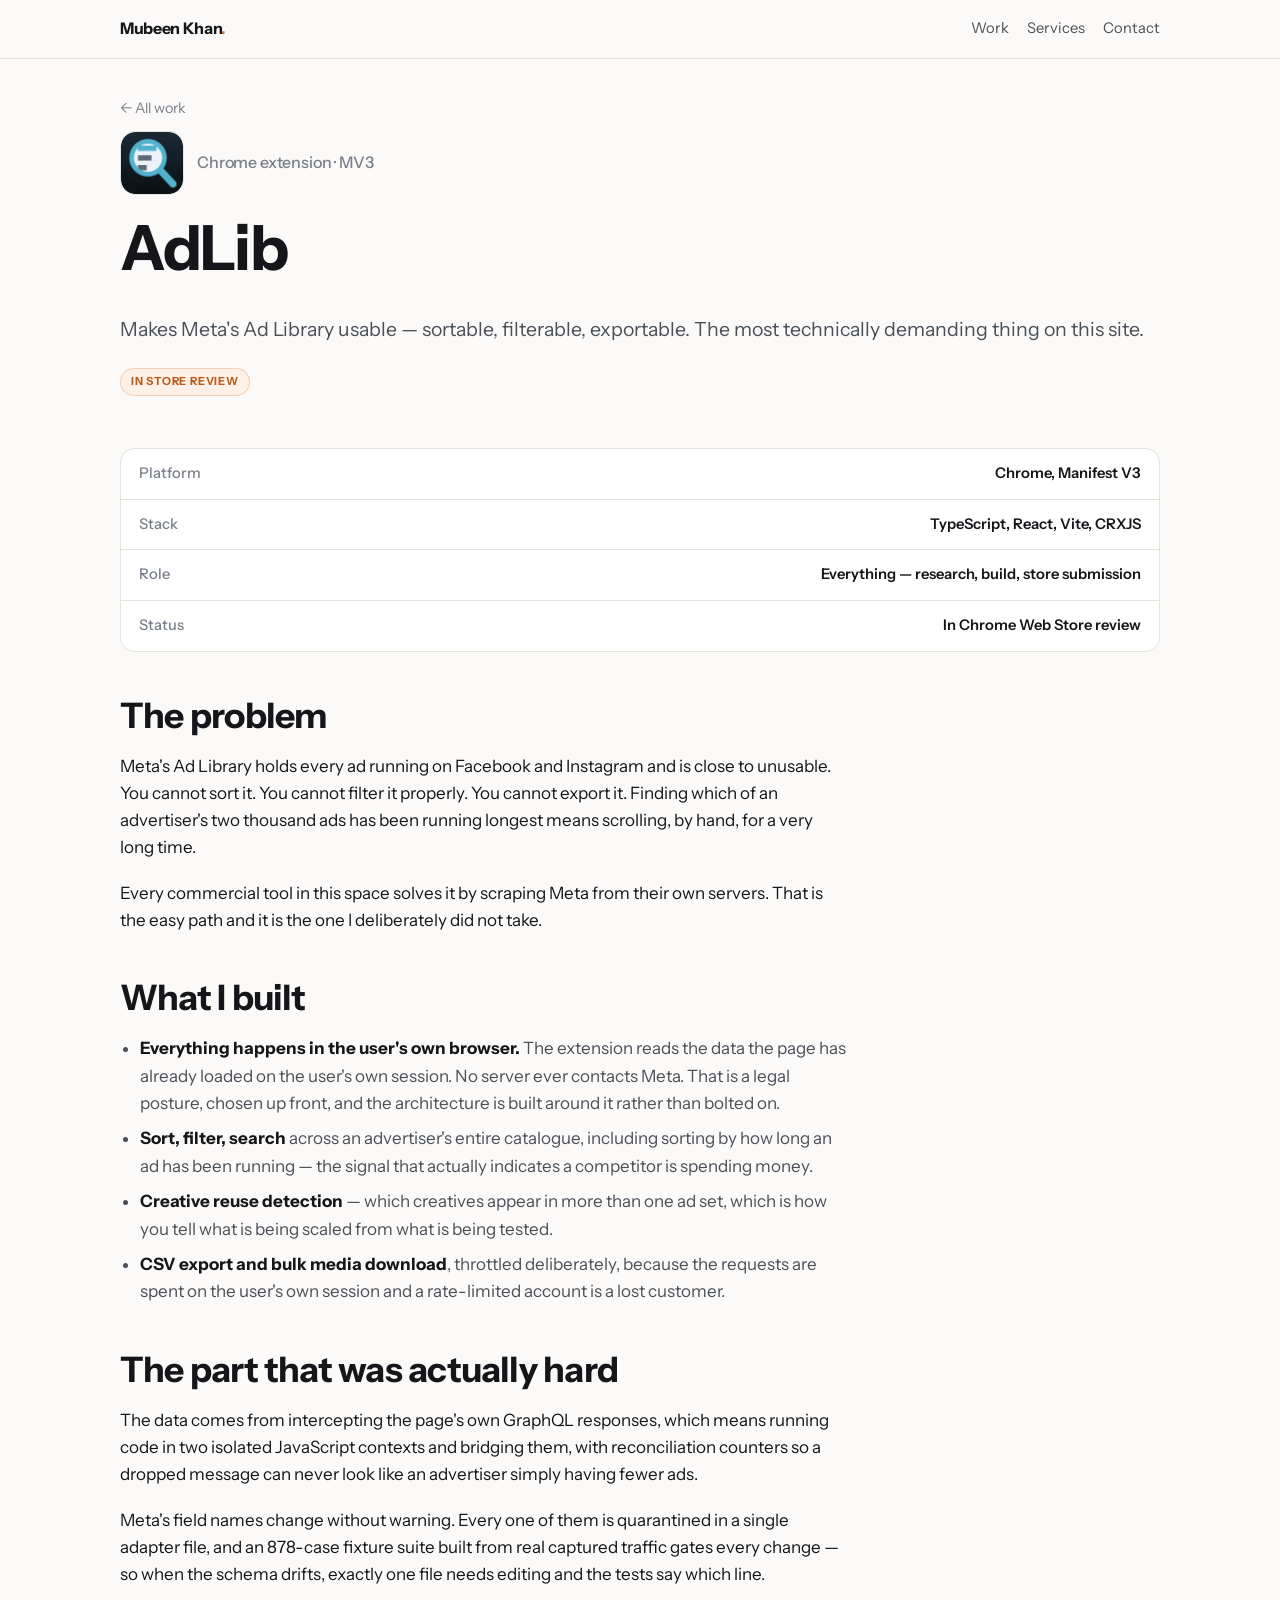
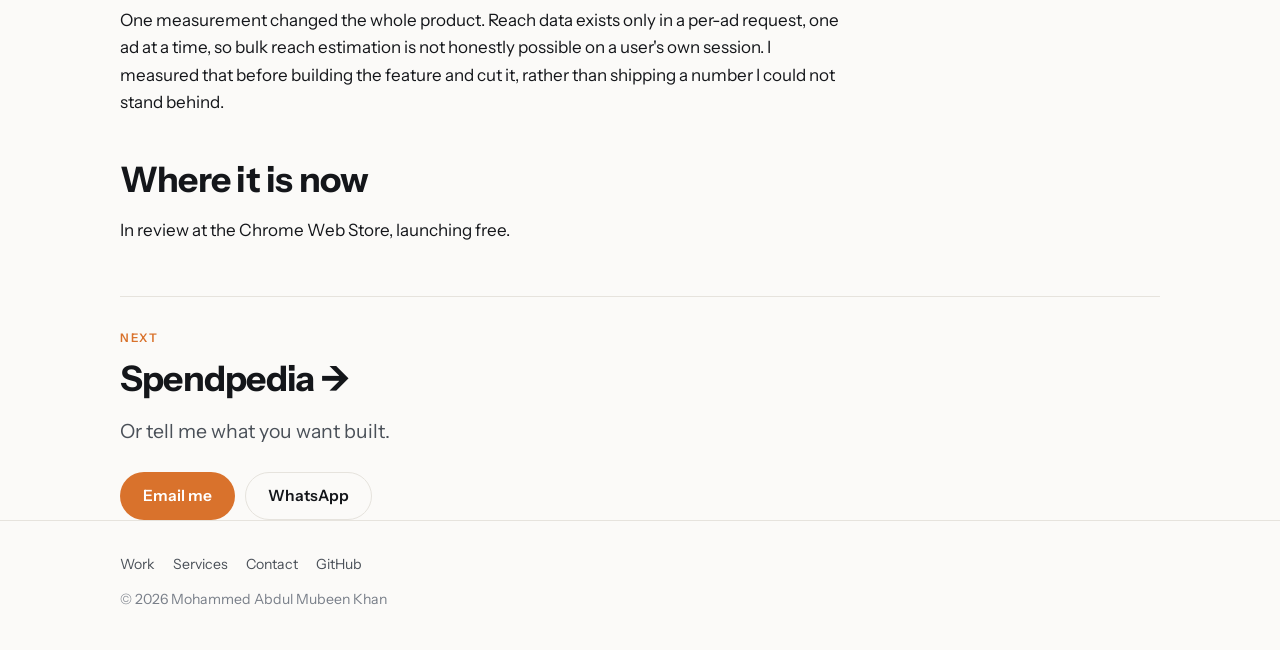
==== work/adlib.html @ c5631f91 "Rebuild the site around what actually ships The old site described a junior web designer and linked " ====
<!DOCTYPE html>
<html lang="en">
<head>
<meta charset="UTF-8">
<meta name="viewport" content="width=device-width, initial-scale=1">
<title>AdLib — Mubeen Khan</title>
<meta name="description" content="Makes Meta's Ad Library usable — sortable, filterable, exportable. The most technically demanding thing on this site.">
<meta property="og:title" content="AdLib — Mubeen Khan">
<meta property="og:description" content="Makes Meta's Ad Library usable — sortable, filterable, exportable. The most technically demanding thing on this site.">
<link rel="icon" href="../images/apps/adlib-icon.png">
<link rel="preconnect" href="https://fonts.googleapis.com">
<link rel="preconnect" href="https://fonts.gstatic.com" crossorigin>
<link href="https://fonts.googleapis.com/css2?family=Instrument+Sans:wght@400;500;600;700&display=swap" rel="stylesheet">
<link rel="stylesheet" href="../style.css">
</head>
<body>

<header class="site-head">
  <div class="wrap">
    <a class="brand" href="../index.html">Mubeen Khan<span>.</span></a>
    <nav class="nav">
      <a href="../index.html#work">Work</a>
      <a class="only-wide" href="../index.html#services">Services</a>
      <a href="../index.html#contact">Contact</a>
    </nav>
  </div>
</header>

<main class="wrap">

  <div class="case-head">
    <a class="back" href="../index.html#work">← All work</a>
    <div class="card-top">
      <img class="app-icon" src="../images/apps/adlib-icon.png" alt="" width="64" height="64">
      <div>
        <h3 style="font-size:1rem;color:var(--ink-faint);font-weight:500;margin:0">Chrome extension · MV3</h3>
      </div>
    </div>
    <h1>AdLib</h1>
    <p class="lead">Makes Meta's Ad Library usable — sortable, filterable, exportable. The most technically demanding thing on this site.</p>
    <p><span class="pill ">In store review</span></p>
    
  </div>

  <div class="facts">
    <div><b>Platform</b><span>Chrome, Manifest V3</span></div>
    <div><b>Stack</b><span>TypeScript, React, Vite, CRXJS</span></div>
    <div><b>Role</b><span>Everything — research, build, store submission</span></div>
    <div><b>Status</b><span>In Chrome Web Store review</span></div>
  </div>

  

  <div class="prose">
    <h2>The problem</h2>
    <p>Meta's Ad Library holds every ad running on Facebook and Instagram and is close to unusable. You cannot sort it. You cannot filter it properly. You cannot export it. Finding which of an advertiser's two thousand ads has been running longest means scrolling, by hand, for a very long time.</p>
    <p>Every commercial tool in this space solves it by scraping Meta from their own servers. That is the easy path and it is the one I deliberately did not take.</p>

    <h2>What I built</h2>
    <ul>
      <li><strong>Everything happens in the user's own browser.</strong> The extension reads the data the page has already loaded on the user's own session. No server ever contacts Meta. That is a legal posture, chosen up front, and the architecture is built around it rather than bolted on.</li>
      <li><strong>Sort, filter, search</strong> across an advertiser's entire catalogue, including sorting by how long an ad has been running — the signal that actually indicates a competitor is spending money.</li>
      <li><strong>Creative reuse detection</strong> — which creatives appear in more than one ad set, which is how you tell what is being scaled from what is being tested.</li>
      <li><strong>CSV export and bulk media download</strong>, throttled deliberately, because the requests are spent on the user's own session and a rate-limited account is a lost customer.</li>
    </ul>

    <h2>The part that was actually hard</h2>
    <p>The data comes from intercepting the page's own GraphQL responses, which means running code in two isolated JavaScript contexts and bridging them, with reconciliation counters so a dropped message can never look like an advertiser simply having fewer ads.</p>
    <p>Meta's field names change without warning. Every one of them is quarantined in a single adapter file, and an 878-case fixture suite built from real captured traffic gates every change — so when the schema drifts, exactly one file needs editing and the tests say which line.</p>
    <p>One measurement changed the whole product. Reach data exists only in a per-ad request, one ad at a time, so bulk reach estimation is not honestly possible on a user's own session. I measured that before building the feature and cut it, rather than shipping a number I could not stand behind.</p>

    <h2>Where it is now</h2>
    <p>In review at the Chrome Web Store, launching free.</p>
  </div>

  <div class="next">
    <p class="eyebrow">Next</p>
    <h2 style="margin-bottom:18px"><a href="spendpedia.html" style="text-decoration:none">Spendpedia →</a></h2>
    <p class="lead" style="margin-bottom:26px">Or tell me what you want built.</p>
    <div class="contact-actions" style="margin:0">
      <a class="btn btn-primary" href="mailto:mamubeenkhan@gmail.com?subject=Project%20enquiry">Email me</a>
      <a class="btn btn-line" href="https://wa.me/918328681249" target="_blank" rel="noopener">WhatsApp</a>
    </div>
  </div>

</main>

<footer class="site-foot">
  <div class="wrap">
    <div class="foot-row">
      <a href="../index.html#work">Work</a>
      <a href="../index.html#services">Services</a>
      <a href="../index.html#contact">Contact</a>
      <a href="https://github.com/MAMubeenKhan" target="_blank" rel="noopener">GitHub</a>
    </div>
    <p style="margin:0">© <span id="yr">2026</span> Mohammed Abdul Mubeen Khan</p>
  </div>
</footer>

<div class="bar">
  <a class="btn btn-line" href="https://wa.me/918328681249" target="_blank" rel="noopener">WhatsApp</a>
  <a class="btn btn-primary" href="mailto:mamubeenkhan@gmail.com?subject=Project%20enquiry">Email me</a>
</div>

<script>document.getElementById("yr").textContent = new Date().getFullYear();</script>
</body>
</html>
---- style.css ----
/* ==========================================================================
   Mubeen Khan — personal site
   Mobile first. Every base rule targets a phone; media queries only add.
   One stylesheet, no build step, no framework. Edit it directly.
   ========================================================================== */

:root {
  --ink: #14161a;
  --ink-soft: #4a5058;
  --ink-faint: #797f89;
  --paper: #fbfaf8;
  --card: #ffffff;
  --line: #e6e3dd;
  --accent: #d9722c;
  --accent-dark: #b85c1d;
  --accent-wash: #fdf1e7;
  --shadow: 0 1px 2px rgba(20, 22, 26, .05), 0 8px 24px rgba(20, 22, 26, .06);

  --wrap: 1080px;
  --gap: 20px;
  --radius: 14px;

  --sans: "Instrument Sans", ui-sans-serif, system-ui, -apple-system,
          "Segoe UI", Roboto, "Helvetica Neue", Arial, sans-serif;
}

@media (prefers-color-scheme: dark) {
  :root:not([data-theme="light"]) {
    --ink: #f2f0ec;
    --ink-soft: #b3b7bf;
    --ink-faint: #8a8f98;
    --paper: #101216;
    --card: #191c22;
    --line: #2a2e36;
    --accent: #f0873a;
    --accent-dark: #d9722c;
    --accent-wash: #241a12;
    --shadow: 0 1px 2px rgba(0, 0, 0, .3), 0 8px 24px rgba(0, 0, 0, .25);
  }
}

* { box-sizing: border-box; }

html { scroll-behavior: smooth; }
@media (prefers-reduced-motion: reduce) {
  html { scroll-behavior: auto; }
  * { animation: none !important; transition: none !important; }
}

body {
  margin: 0;
  background: var(--paper);
  color: var(--ink);
  font-family: var(--sans);
  font-size: 17px;
  line-height: 1.6;
  -webkit-font-smoothing: antialiased;
  /* Room for the sticky mobile action bar. */
  padding-bottom: 76px;
}

@media (min-width: 760px) { body { padding-bottom: 0; } }

img { max-width: 100%; display: block; }
a { color: inherit; }

.wrap {
  width: 100%;
  max-width: var(--wrap);
  margin-inline: auto;
  padding-inline: var(--gap);
}

/* --- type ---------------------------------------------------------------- */

h1, h2, h3 {
  line-height: 1.12;
  letter-spacing: -0.022em;
  margin: 0 0 .5em;
  font-weight: 700;
}

h1 { font-size: clamp(2.1rem, 8.5vw, 3.9rem); }
h2 { font-size: clamp(1.5rem, 5.5vw, 2.2rem); }
h3 { font-size: 1.12rem; letter-spacing: -0.01em; }

p { margin: 0 0 1.1em; }

.lead {
  font-size: clamp(1.02rem, 3.9vw, 1.22rem);
  color: var(--ink-soft);
  line-height: 1.55;
}

.eyebrow {
  font-size: .74rem;
  font-weight: 600;
  letter-spacing: .13em;
  text-transform: uppercase;
  color: var(--accent);
  margin: 0 0 .9em;
}

.section { padding: 56px 0; }
@media (min-width: 760px) { .section { padding: 88px 0; } }

.section-head { max-width: 620px; margin-bottom: 32px; }

/* --- header -------------------------------------------------------------- */

.site-head {
  position: sticky;
  top: 0;
  z-index: 40;
  background: color-mix(in srgb, var(--paper) 88%, transparent);
  backdrop-filter: blur(10px);
  border-bottom: 1px solid var(--line);
}

.site-head .wrap {
  display: flex;
  align-items: center;
  justify-content: space-between;
  min-height: 58px;
  gap: 12px;
}

.brand {
  font-weight: 700;
  letter-spacing: -.02em;
  text-decoration: none;
  font-size: 1rem;
}

.brand span { color: var(--accent); }

.nav {
  display: flex;
  align-items: center;
  gap: 18px;
  font-size: .92rem;
}

/* Two nav items hide on the narrowest phones so the header never wraps. */
.nav a { text-decoration: none; color: var(--ink-soft); }
.nav a:hover { color: var(--ink); }
.nav .only-wide { display: none; }
@media (min-width: 560px) { .nav .only-wide { display: inline; } }

/* --- hero ---------------------------------------------------------------- */

.hero {
  background: #101216;
  color: #f2f0ec;
  padding: 52px 0 44px;
  border-bottom: 1px solid #22262e;
}

@media (min-width: 760px) { .hero { padding: 96px 0 80px; } }

.hero h1 { color: #fff; max-width: 15ch; }
.hero .lead { color: #b9bdc5; max-width: 46ch; }
.hero .eyebrow { color: var(--accent); }

.hero-actions {
  display: flex;
  flex-direction: column;
  gap: 10px;
  margin-top: 28px;
}

@media (min-width: 480px) {
  .hero-actions { flex-direction: row; flex-wrap: wrap; align-items: center; }
}

/* --- buttons ------------------------------------------------------------- */

.btn {
  display: inline-flex;
  align-items: center;
  justify-content: center;
  gap: 8px;
  /* 48px tall: a thumb target, not a mouse target. */
  min-height: 48px;
  padding: 0 22px;
  border-radius: 999px;
  border: 1px solid transparent;
  font: inherit;
  font-weight: 600;
  font-size: .97rem;
  text-decoration: none;
  cursor: pointer;
  transition: transform .12s ease, background .12s ease, border-color .12s ease;
}

.btn:active { transform: translateY(1px); }

.btn-primary { background: var(--accent); color: #fff; }
.btn-primary:hover { background: var(--accent-dark); }

.btn-ghost {
  background: transparent;
  color: #f2f0ec;
  border-color: #383d47;
}
.btn-ghost:hover { border-color: #5b6270; }

.btn-line {
  background: transparent;
  color: var(--ink);
  border-color: var(--line);
}
.btn-line:hover { border-color: var(--ink-faint); }

/* --- proof strip --------------------------------------------------------- */

.proof {
  margin-top: 34px;
  padding-top: 22px;
  border-top: 1px solid #22262e;
  display: flex;
  flex-wrap: wrap;
  gap: 8px 20px;
  font-size: .82rem;
  color: #8f959f;
}

.proof b { color: #d7dae0; font-weight: 600; }

/* --- cards --------------------------------------------------------------- */

.grid { display: grid; gap: 14px; }

@media (min-width: 700px) {
  .grid-2 { grid-template-columns: repeat(2, 1fr); }
  .grid-3 { grid-template-columns: repeat(2, 1fr); }
}
@media (min-width: 1000px) {
  .grid-3 { grid-template-columns: repeat(3, 1fr); }
}

.card {
  background: var(--card);
  border: 1px solid var(--line);
  border-radius: var(--radius);
  padding: 22px;
}

/* Work cards are whole-card links. */
a.card {
  text-decoration: none;
  display: block;
  transition: transform .14s ease, box-shadow .14s ease, border-color .14s ease;
}
a.card:hover {
  transform: translateY(-2px);
  box-shadow: var(--shadow);
  border-color: var(--ink-faint);
}

.card-top {
  display: flex;
  align-items: center;
  gap: 13px;
  margin-bottom: 14px;
}

.app-icon {
  width: 48px;
  height: 48px;
  border-radius: 11px;
  flex: none;
  object-fit: cover;
  border: 1px solid var(--line);
  background: var(--paper);
}

.card h3 { margin: 0 0 2px; }

.card .meta { font-size: .82rem; color: var(--ink-faint); }
.card p { font-size: .95rem; color: var(--ink-soft); margin-bottom: 14px; }

.card .more {
  font-size: .9rem;
  font-weight: 600;
  color: var(--accent);
}

/* Monogram tile for work that has no icon yet — a client system, an unreleased
   game. Better than borrowing another product's artwork. */
.app-icon.mono {
  display: flex;
  align-items: center;
  justify-content: center;
  font-weight: 700;
  font-size: .95rem;
  letter-spacing: .02em;
  color: var(--accent);
  background: var(--accent-wash);
  border-color: color-mix(in srgb, var(--accent) 25%, transparent);
}

.case-head .app-icon.mono { font-size: 1.25rem; }

/* --- status pill --------------------------------------------------------- */

.pill {
  display: inline-block;
  font-size: .7rem;
  font-weight: 700;
  letter-spacing: .07em;
  text-transform: uppercase;
  padding: 4px 10px;
  border-radius: 999px;
  background: var(--accent-wash);
  color: var(--accent-dark);
  border: 1px solid color-mix(in srgb, var(--accent) 28%, transparent);
}

.pill-live {
  background: #e8f6ed;
  color: #1c7a41;
  border-color: #b6e3c7;
}

@media (prefers-color-scheme: dark) {
  :root:not([data-theme="light"]) .pill-live {
    background: #12241a; color: #67d391; border-color: #204a30;
  }
  :root:not([data-theme="light"]) .pill { color: var(--accent); }
}

/* --- services ------------------------------------------------------------ */

.service { border-left: 3px solid var(--accent); padding-left: 18px; }
.service h3 { margin-bottom: 6px; }
.service p { font-size: .95rem; color: var(--ink-soft); margin-bottom: 8px; }
.service .proof-line { font-size: .84rem; color: var(--ink-faint); margin: 0; }

/* --- about --------------------------------------------------------------- */

.about-grid { display: grid; gap: 26px; }
@media (min-width: 760px) {
  .about-grid { grid-template-columns: 200px 1fr; gap: 40px; align-items: start; }
}

.portrait {
  width: 132px;
  height: 132px;
  border-radius: 50%;
  object-fit: cover;
  border: 1px solid var(--line);
}
@media (min-width: 760px) { .portrait { width: 200px; height: 200px; } }

/* --- contact ------------------------------------------------------------- */

.contact {
  background: var(--card);
  border: 1px solid var(--line);
  border-radius: var(--radius);
  padding: 28px 22px;
}
@media (min-width: 760px) { .contact { padding: 44px; } }

.contact-actions {
  display: flex;
  flex-direction: column;
  gap: 10px;
  margin: 24px 0 18px;
}
@media (min-width: 480px) { .contact-actions { flex-direction: row; flex-wrap: wrap; } }

.small { font-size: .86rem; color: var(--ink-faint); }

/* --- sticky mobile CTA --------------------------------------------------- */

.bar {
  position: fixed;
  left: 0; right: 0; bottom: 0;
  z-index: 50;
  display: flex;
  gap: 10px;
  padding: 10px var(--gap) calc(10px + env(safe-area-inset-bottom));
  background: color-mix(in srgb, var(--paper) 92%, transparent);
  backdrop-filter: blur(10px);
  border-top: 1px solid var(--line);
}

.bar .btn { flex: 1; }

@media (min-width: 760px) { .bar { display: none; } }

/* --- case study ---------------------------------------------------------- */

.back {
  display: inline-flex;
  align-items: center;
  gap: 6px;
  font-size: .9rem;
  text-decoration: none;
  color: var(--ink-faint);
  min-height: 44px;
}
.back:hover { color: var(--ink); }

.case-head { padding: 28px 0 8px; }

.case-head .card-top { margin-bottom: 18px; }
.case-head .app-icon { width: 64px; height: 64px; border-radius: 15px; }

.case-links {
  display: flex;
  flex-wrap: wrap;
  gap: 10px;
  margin: 22px 0 8px;
}

.prose { max-width: 66ch; }
.prose h2 { margin-top: 44px; }
.prose ul { padding-left: 20px; margin: 0 0 1.1em; }
.prose li { margin-bottom: .5em; color: var(--ink-soft); }
.prose strong { color: var(--ink); }

.facts {
  display: grid;
  gap: 0;
  border: 1px solid var(--line);
  border-radius: var(--radius);
  overflow: hidden;
  margin: 26px 0;
  background: var(--card);
}

.facts div {
  display: flex;
  justify-content: space-between;
  gap: 16px;
  padding: 13px 18px;
  font-size: .92rem;
  border-bottom: 1px solid var(--line);
}
.facts div:last-child { border-bottom: 0; }
.facts dt, .facts b { color: var(--ink-faint); font-weight: 500; }
.facts span { text-align: right; font-weight: 600; }

.shots {
  display: grid;
  grid-template-columns: repeat(2, 1fr);
  gap: 12px;
  margin: 28px 0;
}
@media (min-width: 700px) { .shots { grid-template-columns: repeat(4, 1fr); } }

.shots img {
  width: 100%;
  border-radius: 10px;
  border: 1px solid var(--line);
  background: var(--card);
}

.next {
  border-top: 1px solid var(--line);
  margin-top: 52px;
  padding-top: 32px;
}

/* --- footer -------------------------------------------------------------- */

.site-foot {
  border-top: 1px solid var(--line);
  padding: 32px 0 40px;
  font-size: .88rem;
  color: var(--ink-faint);
}

.site-foot a { color: var(--ink-soft); text-decoration: none; }
.site-foot a:hover { color: var(--ink); }

.foot-row {
  display: flex;
  flex-wrap: wrap;
  gap: 10px 18px;
  margin-bottom: 12px;
}

/* Focus is visible for everyone, always. */
:focus-visible {
  outline: 2px solid var(--accent);
  outline-offset: 3px;
  border-radius: 4px;
}
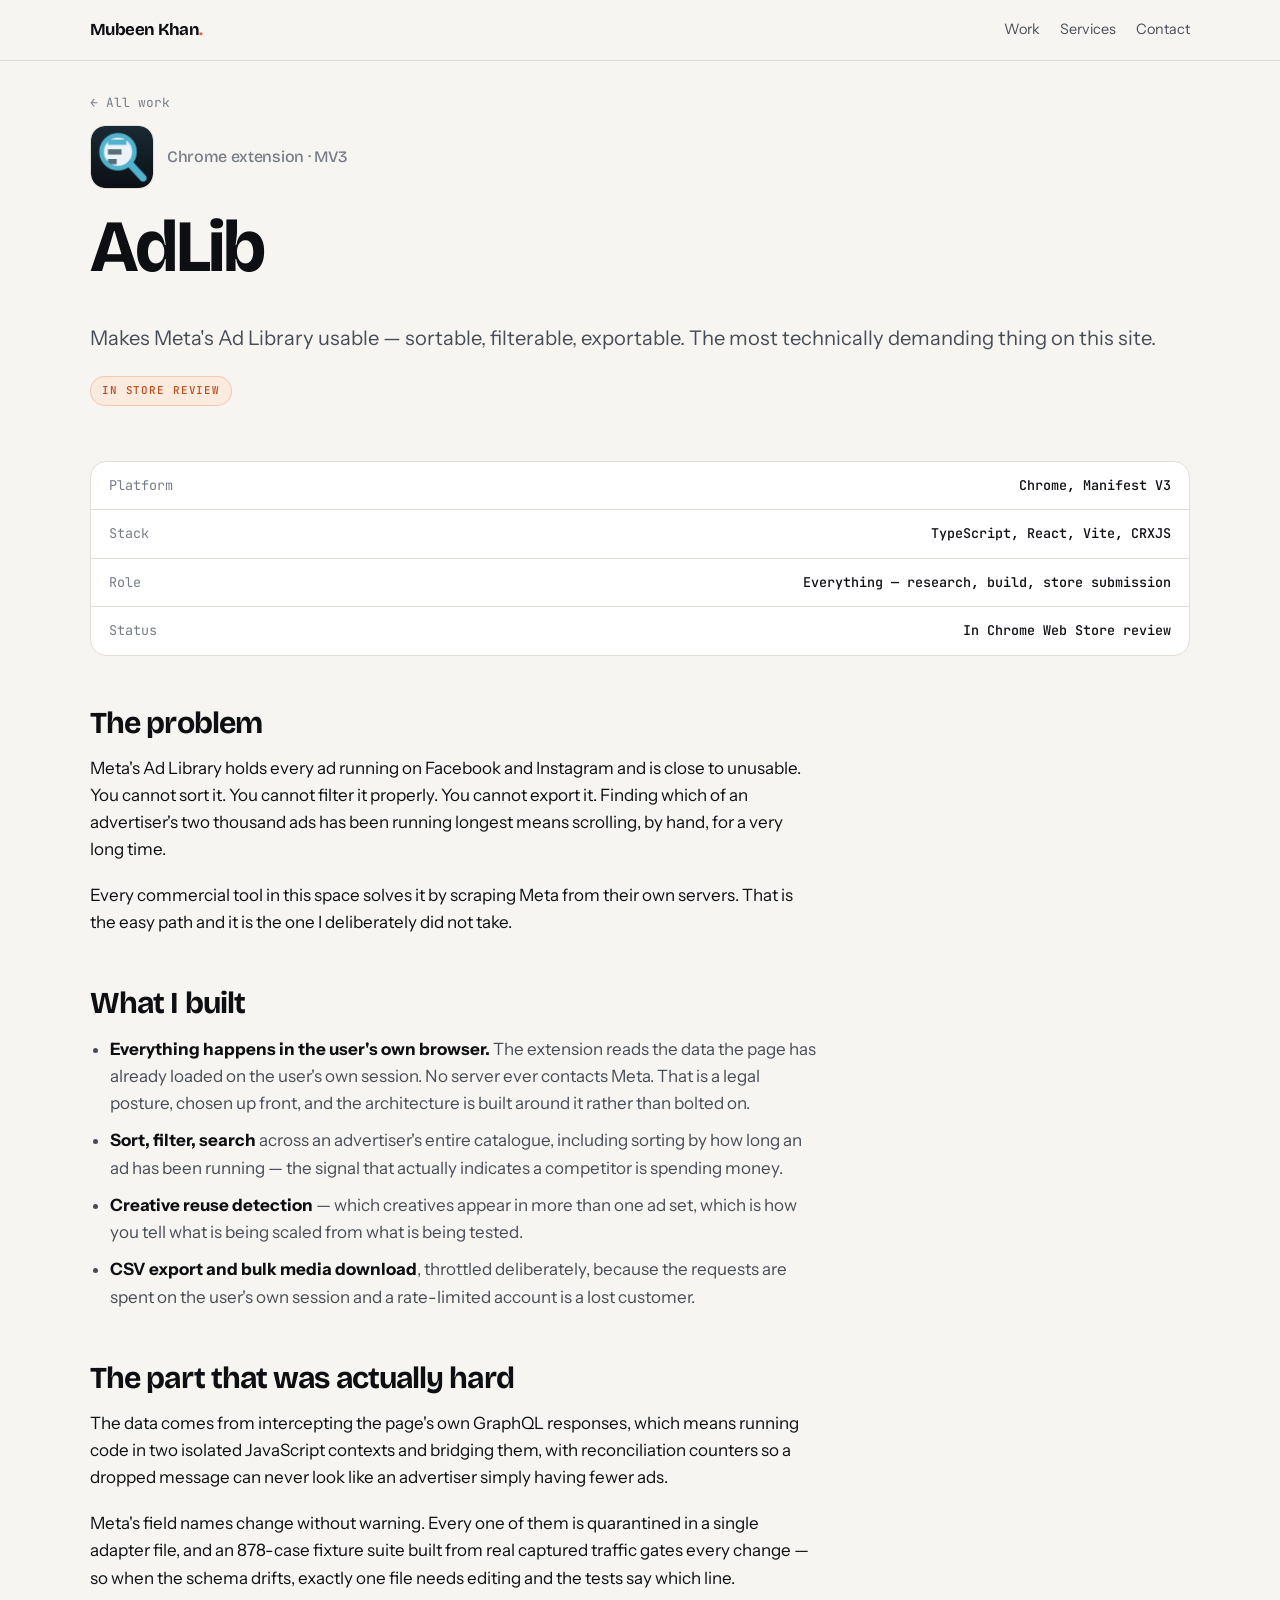
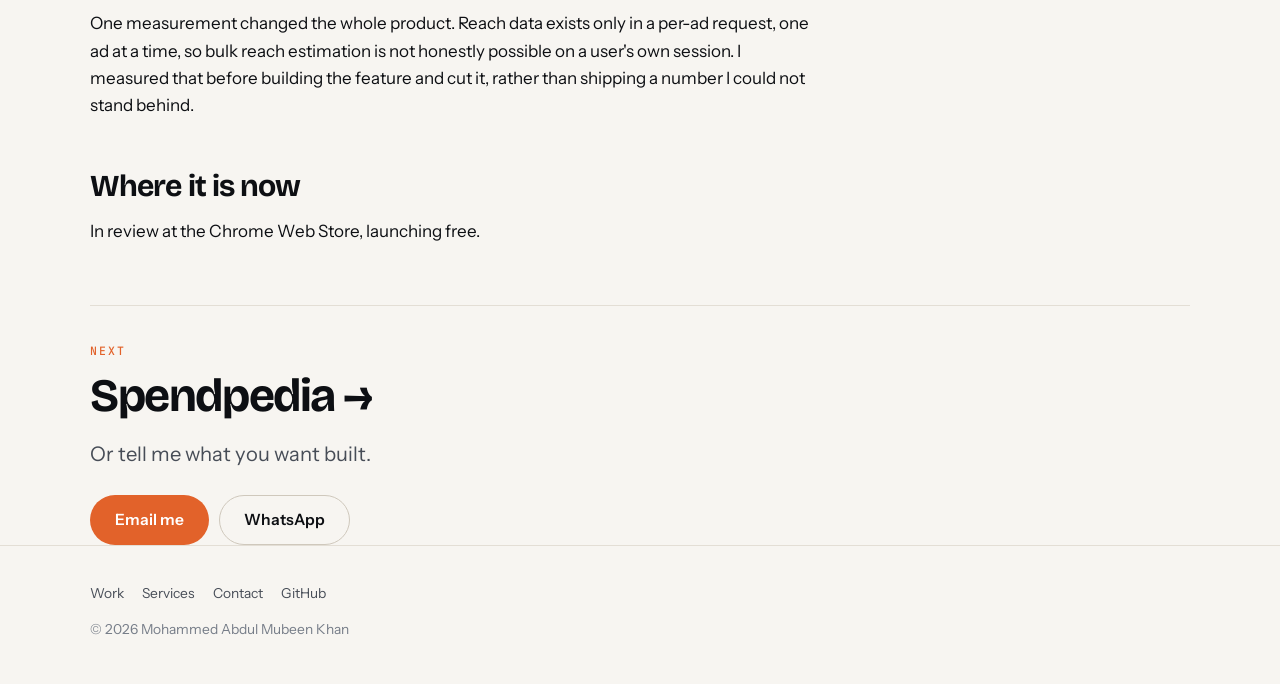
==== commit cadaecb6: "Second pass: evidence before argument The first version was competent and generic — the same dark-he" ====
--- a/work/adlib.html
+++ b/work/adlib.html
@@ -10,7 +10,7 @@
 <link rel="icon" href="../images/apps/adlib-icon.png">
 <link rel="preconnect" href="https://fonts.googleapis.com">
 <link rel="preconnect" href="https://fonts.gstatic.com" crossorigin>
-<link href="https://fonts.googleapis.com/css2?family=Instrument+Sans:wght@400;500;600;700&display=swap" rel="stylesheet">
+<link href="https://fonts.googleapis.com/css2?family=Bricolage+Grotesque:opsz,wght@12..96,700&family=Instrument+Sans:wght@400;500;600&family=JetBrains+Mono:wght@400;500&display=swap" rel="stylesheet">
 <link rel="stylesheet" href="../style.css">
 </head>
 <body>
--- a/style.css
+++ b/style.css
@@ -1,51 +1,73 @@
 /* ==========================================================================
-   Mubeen Khan — personal site
-   Mobile first. Every base rule targets a phone; media queries only add.
-   One stylesheet, no build step, no framework. Edit it directly.
+   Mubeen Khan — personal site, second pass.
+
+   Mobile first: every base rule targets a phone, media queries only ever add
+   (min-width, never max-width).
+
+   The design brief in one line: the site is a work sample, not a description
+   of work, so it has to be evidence before it is argument. Hence real product
+   screens above the fold, real numbers instead of adjectives, and monospace
+   on every piece of metadata to signal engineer without saying it.
    ========================================================================== */
 
 :root {
-  --ink: #14161a;
-  --ink-soft: #4a5058;
-  --ink-faint: #797f89;
-  --paper: #fbfaf8;
+  --ink: #0d0f13;
+  --ink-soft: #474d57;
+  --ink-faint: #767d88;
+  --paper: #f7f5f1;
   --card: #ffffff;
-  --line: #e6e3dd;
-  --accent: #d9722c;
-  --accent-dark: #b85c1d;
-  --accent-wash: #fdf1e7;
-  --shadow: 0 1px 2px rgba(20, 22, 26, .05), 0 8px 24px rgba(20, 22, 26, .06);
-
-  --wrap: 1080px;
+  --line: #e3ded5;
+  --line-strong: #cfc8bc;
+
+  --accent: #e2622a;
+  --accent-dark: #bd4d1d;
+  --accent-wash: #fbeade;
+  --live: #1c7a41;
+  --live-wash: #e6f5ec;
+
+  --night: #0d0f13;
+  --night-soft: #1a1e25;
+  --night-line: #262b34;
+  --night-text: #c6cad2;
+
+  --shadow-sm: 0 1px 2px rgba(13, 15, 19, .06);
+  --shadow: 0 4px 12px rgba(13, 15, 19, .06), 0 18px 40px rgba(13, 15, 19, .08);
+  --shadow-lift: 0 8px 20px rgba(13, 15, 19, .1), 0 30px 60px rgba(13, 15, 19, .14);
+
+  --wrap: 1140px;
   --gap: 20px;
-  --radius: 14px;
-
+  --radius: 16px;
+
+  --display: "Bricolage Grotesque", "Instrument Sans", ui-sans-serif, system-ui, sans-serif;
   --sans: "Instrument Sans", ui-sans-serif, system-ui, -apple-system,
           "Segoe UI", Roboto, "Helvetica Neue", Arial, sans-serif;
+  --mono: "JetBrains Mono", ui-monospace, SFMono-Regular, Menlo, Consolas, monospace;
 }
 
 @media (prefers-color-scheme: dark) {
   :root:not([data-theme="light"]) {
-    --ink: #f2f0ec;
-    --ink-soft: #b3b7bf;
-    --ink-faint: #8a8f98;
-    --paper: #101216;
-    --card: #191c22;
-    --line: #2a2e36;
-    --accent: #f0873a;
-    --accent-dark: #d9722c;
-    --accent-wash: #241a12;
-    --shadow: 0 1px 2px rgba(0, 0, 0, .3), 0 8px 24px rgba(0, 0, 0, .25);
+    --ink: #f4f2ee;
+    --ink-soft: #b0b6bf;
+    --ink-faint: #868d97;
+    --paper: #0d0f13;
+    --card: #161a20;
+    --line: #262b34;
+    --line-strong: #39404b;
+    --accent: #f2793d;
+    --accent-dark: #e2622a;
+    --accent-wash: #241409;
+    --live: #5fcf8b;
+    --live-wash: #10241a;
+    --night-soft: #161a20;
+    --shadow-sm: 0 1px 2px rgba(0, 0, 0, .4);
+    --shadow: 0 4px 12px rgba(0, 0, 0, .3), 0 18px 40px rgba(0, 0, 0, .35);
+    --shadow-lift: 0 8px 20px rgba(0, 0, 0, .4), 0 30px 60px rgba(0, 0, 0, .45);
   }
 }
 
 * { box-sizing: border-box; }
 
 html { scroll-behavior: smooth; }
-@media (prefers-reduced-motion: reduce) {
-  html { scroll-behavior: auto; }
-  * { animation: none !important; transition: none !important; }
-}
 
 body {
   margin: 0;
@@ -55,11 +77,11 @@
   font-size: 17px;
   line-height: 1.6;
   -webkit-font-smoothing: antialiased;
-  /* Room for the sticky mobile action bar. */
-  padding-bottom: 76px;
-}
-
-@media (min-width: 760px) { body { padding-bottom: 0; } }
+  overflow-x: hidden;
+  padding-bottom: 78px; /* room for the sticky phone action bar */
+}
+
+@media (min-width: 800px) { body { padding-bottom: 0; } }
 
 img { max-width: 100%; display: block; }
 a { color: inherit; }
@@ -73,38 +95,46 @@
 
 /* --- type ---------------------------------------------------------------- */
 
-h1, h2, h3 {
-  line-height: 1.12;
-  letter-spacing: -0.022em;
+h1, h2, h3, .display {
+  font-family: var(--display);
+  font-weight: 700;
+  line-height: 1.05;
+  letter-spacing: -0.03em;
   margin: 0 0 .5em;
-  font-weight: 700;
-}
-
-h1 { font-size: clamp(2.1rem, 8.5vw, 3.9rem); }
-h2 { font-size: clamp(1.5rem, 5.5vw, 2.2rem); }
-h3 { font-size: 1.12rem; letter-spacing: -0.01em; }
+}
+
+h1 { font-size: clamp(2.4rem, 10vw, 4.6rem); }
+h2 { font-size: clamp(1.75rem, 6.5vw, 2.9rem); }
+h3 { font-size: 1.16rem; letter-spacing: -0.02em; line-height: 1.2; }
 
 p { margin: 0 0 1.1em; }
 
 .lead {
-  font-size: clamp(1.02rem, 3.9vw, 1.22rem);
+  font-size: clamp(1.04rem, 4vw, 1.26rem);
   color: var(--ink-soft);
-  line-height: 1.55;
+  line-height: 1.5;
+}
+
+/* Monospace carries every label, number and status on the site. It is the
+   cheapest way to read as an engineer without a line of copy claiming it. */
+.mono, .eyebrow, .pill, .stat-n, .facts, .step-n, .badge {
+  font-family: var(--mono);
+  font-feature-settings: "tnum" 1;
 }
 
 .eyebrow {
-  font-size: .74rem;
-  font-weight: 600;
-  letter-spacing: .13em;
+  font-size: .72rem;
+  font-weight: 500;
+  letter-spacing: .16em;
   text-transform: uppercase;
   color: var(--accent);
-  margin: 0 0 .9em;
-}
-
-.section { padding: 56px 0; }
-@media (min-width: 760px) { .section { padding: 88px 0; } }
-
-.section-head { max-width: 620px; margin-bottom: 32px; }
+  margin: 0 0 1em;
+}
+
+.section { padding: 64px 0; }
+@media (min-width: 800px) { .section { padding: 104px 0; } }
+
+.section-head { max-width: 640px; margin-bottom: 40px; }
 
 /* --- header -------------------------------------------------------------- */
 
@@ -112,8 +142,8 @@
   position: sticky;
   top: 0;
   z-index: 40;
-  background: color-mix(in srgb, var(--paper) 88%, transparent);
-  backdrop-filter: blur(10px);
+  background: color-mix(in srgb, var(--paper) 86%, transparent);
+  backdrop-filter: blur(12px);
   border-bottom: 1px solid var(--line);
 }
 
@@ -121,56 +151,135 @@
   display: flex;
   align-items: center;
   justify-content: space-between;
-  min-height: 58px;
+  min-height: 60px;
   gap: 12px;
 }
 
 .brand {
+  font-family: var(--display);
   font-weight: 700;
-  letter-spacing: -.02em;
+  letter-spacing: -.03em;
   text-decoration: none;
-  font-size: 1rem;
+  font-size: 1.05rem;
 }
 
 .brand span { color: var(--accent); }
 
-.nav {
-  display: flex;
-  align-items: center;
-  gap: 18px;
-  font-size: .92rem;
-}
-
-/* Two nav items hide on the narrowest phones so the header never wraps. */
+.nav { display: flex; align-items: center; gap: 20px; font-size: .9rem; }
 .nav a { text-decoration: none; color: var(--ink-soft); }
 .nav a:hover { color: var(--ink); }
 .nav .only-wide { display: none; }
-@media (min-width: 560px) { .nav .only-wide { display: inline; } }
+@media (min-width: 600px) { .nav .only-wide { display: inline; } }
 
 /* --- hero ---------------------------------------------------------------- */
 
 .hero {
-  background: #101216;
-  color: #f2f0ec;
-  padding: 52px 0 44px;
-  border-bottom: 1px solid #22262e;
-}
-
-@media (min-width: 760px) { .hero { padding: 96px 0 80px; } }
-
-.hero h1 { color: #fff; max-width: 15ch; }
-.hero .lead { color: #b9bdc5; max-width: 46ch; }
+  background: var(--night);
+  color: #f4f2ee;
+  padding: 48px 0 0;
+  overflow: hidden;
+}
+
+@media (min-width: 960px) { .hero { padding: 84px 0 0; } }
+
+.hero-grid { display: grid; gap: 36px; align-items: center; }
+
+@media (min-width: 960px) {
+  .hero-grid { grid-template-columns: 1.05fr .95fr; gap: 48px; }
+}
+
+.hero h1 { color: #fff; max-width: 13ch; }
+.hero .lead { color: var(--night-text); max-width: 44ch; }
 .hero .eyebrow { color: var(--accent); }
 
 .hero-actions {
   display: flex;
   flex-direction: column;
   gap: 10px;
+  margin-top: 30px;
+}
+
+@media (min-width: 460px) {
+  .hero-actions { flex-direction: row; flex-wrap: wrap; align-items: center; }
+}
+
+/* Verifiable proof, immediately under the claim. Every badge is a link to a
+   live listing — one click to check, which builds trust even unclicked. */
+.badges {
+  display: flex;
+  flex-wrap: wrap;
+  gap: 8px;
   margin-top: 28px;
-}
-
-@media (min-width: 480px) {
-  .hero-actions { flex-direction: row; flex-wrap: wrap; align-items: center; }
+  padding-bottom: 40px;
+}
+
+.badge {
+  display: inline-flex;
+  align-items: center;
+  gap: 7px;
+  padding: 7px 13px;
+  border-radius: 999px;
+  border: 1px solid var(--night-line);
+  background: rgba(255, 255, 255, .03);
+  font-size: .74rem;
+  letter-spacing: .01em;
+  color: var(--night-text);
+  text-decoration: none;
+  white-space: nowrap;
+}
+
+.badge:hover { border-color: #4a515d; color: #fff; }
+
+.badge::before {
+  content: "";
+  width: 6px; height: 6px;
+  border-radius: 50%;
+  background: var(--live);
+  flex: none;
+}
+
+.badge.soon::before { background: var(--accent); }
+
+/* --- the phone showcase -------------------------------------------------- */
+
+/* On a phone this is a swipeable strip: thumbs scroll sideways rather than
+   squinting at quarter-width images. On a desktop it fans out. */
+.showcase {
+  display: flex;
+  gap: 12px;
+  overflow-x: auto;
+  scroll-snap-type: x mandatory;
+  padding: 0 var(--gap) 44px;
+  margin-inline: calc(var(--gap) * -1);
+  -webkit-overflow-scrolling: touch;
+  scrollbar-width: none;
+}
+
+.showcase::-webkit-scrollbar { display: none; }
+
+.showcase img {
+  width: 156px;
+  flex: none;
+  scroll-snap-align: center;
+  border-radius: 16px;
+  border: 1px solid rgba(255, 255, 255, .12);
+  box-shadow: 0 18px 40px rgba(0, 0, 0, .45);
+  background: #1a1e25;
+}
+
+@media (min-width: 960px) {
+  .showcase {
+    overflow: visible;
+    justify-content: center;
+    padding-bottom: 0;
+    margin: 0;
+    gap: 0;
+  }
+  .showcase img { width: 178px; margin-inline: -14px; }
+  .showcase img:nth-child(1) { transform: rotate(-7deg) translateY(16px); z-index: 1; }
+  .showcase img:nth-child(2) { transform: rotate(-2deg) translateY(-6px); z-index: 3; }
+  .showcase img:nth-child(3) { transform: rotate(4deg) translateY(10px); z-index: 2; }
+  .showcase img:nth-child(4) { transform: rotate(9deg) translateY(30px); z-index: 1; }
 }
 
 /* --- buttons ------------------------------------------------------------- */
@@ -180,9 +289,8 @@
   align-items: center;
   justify-content: center;
   gap: 8px;
-  /* 48px tall: a thumb target, not a mouse target. */
-  min-height: 48px;
-  padding: 0 22px;
+  min-height: 50px;          /* a thumb target, not a mouse target */
+  padding: 0 24px;
   border-radius: 999px;
   border: 1px solid transparent;
   font: inherit;
@@ -190,7 +298,7 @@
   font-size: .97rem;
   text-decoration: none;
   cursor: pointer;
-  transition: transform .12s ease, background .12s ease, border-color .12s ease;
+  transition: transform .12s ease, background .14s ease, border-color .14s ease;
 }
 
 .btn:active { transform: translateY(1px); }
@@ -198,34 +306,103 @@
 .btn-primary { background: var(--accent); color: #fff; }
 .btn-primary:hover { background: var(--accent-dark); }
 
-.btn-ghost {
-  background: transparent;
-  color: #f2f0ec;
-  border-color: #383d47;
-}
-.btn-ghost:hover { border-color: #5b6270; }
-
-.btn-line {
-  background: transparent;
-  color: var(--ink);
-  border-color: var(--line);
-}
+.btn-ghost { background: transparent; color: #f4f2ee; border-color: #363c46; }
+.btn-ghost:hover { border-color: #5e6672; }
+
+.btn-line { background: transparent; color: var(--ink); border-color: var(--line-strong); }
 .btn-line:hover { border-color: var(--ink-faint); }
 
-/* --- proof strip --------------------------------------------------------- */
-
-.proof {
-  margin-top: 34px;
-  padding-top: 22px;
-  border-top: 1px solid #22262e;
+.btn-invert { background: var(--ink); color: var(--paper); }
+.btn-invert:hover { opacity: .88; }
+
+/* --- numbers band -------------------------------------------------------- */
+
+/* Specificity is the highest-trust content available. Adjectives are not. */
+.numbers {
+  background: var(--night-soft);
+  border-top: 1px solid var(--night-line);
+  border-bottom: 1px solid var(--night-line);
+  padding: 26px 0;
+}
+
+.numbers .wrap {
+  display: grid;
+  grid-template-columns: repeat(2, 1fr);
+  gap: 22px 16px;
+}
+
+@media (min-width: 700px) { .numbers .wrap { grid-template-columns: repeat(5, 1fr); } }
+
+.stat-n {
+  display: block;
+  font-size: clamp(1.5rem, 6vw, 2rem);
+  font-weight: 700;
+  color: #fff;
+  line-height: 1;
+  letter-spacing: -.03em;
+}
+
+.stat-l {
+  display: block;
+  margin-top: 7px;
+  font-size: .78rem;
+  line-height: 1.35;
+  color: #8a919c;
+}
+
+/* --- featured project ---------------------------------------------------- */
+
+.featured {
+  background: var(--card);
+  border: 1px solid var(--line);
+  border-radius: calc(var(--radius) + 4px);
+  overflow: hidden;
+  box-shadow: var(--shadow);
+}
+
+.featured-body { padding: 28px 22px; }
+@media (min-width: 900px) {
+  .featured { display: grid; grid-template-columns: 1fr 1fr; align-items: center; }
+  .featured-body { padding: 52px 48px; }
+}
+
+.featured-art {
+  background: linear-gradient(150deg, var(--accent-wash), var(--paper));
+  padding: 34px 22px;
+  display: flex;
+  justify-content: center;
+  gap: 12px;
+  border-top: 1px solid var(--line);
+}
+
+@media (min-width: 900px) {
+  .featured-art { border-top: 0; border-left: 1px solid var(--line); height: 100%; align-items: center; padding: 48px 32px; }
+}
+
+.featured-art img {
+  width: 132px;
+  border-radius: 14px;
+  box-shadow: var(--shadow-lift);
+  border: 1px solid var(--line);
+}
+.featured-art img:nth-child(1) { transform: rotate(-5deg); }
+.featured-art img:nth-child(2) { transform: rotate(4deg) translateY(14px); }
+
+.mini-stats {
   display: flex;
   flex-wrap: wrap;
-  gap: 8px 20px;
-  font-size: .82rem;
-  color: #8f959f;
-}
-
-.proof b { color: #d7dae0; font-weight: 600; }
+  gap: 22px;
+  margin: 22px 0 26px;
+}
+
+.mini-stats b {
+  font-family: var(--mono);
+  display: block;
+  font-size: 1.3rem;
+  letter-spacing: -.02em;
+}
+
+.mini-stats span { font-size: .78rem; color: var(--ink-faint); }
 
 /* --- cards --------------------------------------------------------------- */
 
@@ -235,9 +412,7 @@
   .grid-2 { grid-template-columns: repeat(2, 1fr); }
   .grid-3 { grid-template-columns: repeat(2, 1fr); }
 }
-@media (min-width: 1000px) {
-  .grid-3 { grid-template-columns: repeat(3, 1fr); }
-}
+@media (min-width: 1020px) { .grid-3 { grid-template-columns: repeat(3, 1fr); } }
 
 .card {
   background: var(--card);
@@ -246,28 +421,23 @@
   padding: 22px;
 }
 
-/* Work cards are whole-card links. */
 a.card {
   text-decoration: none;
-  display: block;
-  transition: transform .14s ease, box-shadow .14s ease, border-color .14s ease;
-}
+  display: flex;
+  flex-direction: column;
+  transition: transform .16s ease, box-shadow .16s ease, border-color .16s ease;
+}
+
 a.card:hover {
-  transform: translateY(-2px);
+  transform: translateY(-3px);
   box-shadow: var(--shadow);
-  border-color: var(--ink-faint);
-}
-
-.card-top {
-  display: flex;
-  align-items: center;
-  gap: 13px;
-  margin-bottom: 14px;
-}
+  border-color: var(--line-strong);
+}
+
+.card-top { display: flex; align-items: center; gap: 13px; margin-bottom: 15px; }
 
 .app-icon {
-  width: 48px;
-  height: 48px;
+  width: 46px; height: 46px;
   border-radius: 11px;
   flex: none;
   object-fit: cover;
@@ -275,105 +445,144 @@
   background: var(--paper);
 }
 
-.card h3 { margin: 0 0 2px; }
-
-.card .meta { font-size: .82rem; color: var(--ink-faint); }
-.card p { font-size: .95rem; color: var(--ink-soft); margin-bottom: 14px; }
-
-.card .more {
-  font-size: .9rem;
-  font-weight: 600;
-  color: var(--accent);
-}
-
-/* Monogram tile for work that has no icon yet — a client system, an unreleased
-   game. Better than borrowing another product's artwork. */
-.app-icon.mono {
-  display: flex;
-  align-items: center;
-  justify-content: center;
-  font-weight: 700;
-  font-size: .95rem;
-  letter-spacing: .02em;
+.app-icon.mono-tile {
+  display: flex; align-items: center; justify-content: center;
+  font-family: var(--mono);
+  font-weight: 700; font-size: .9rem;
   color: var(--accent);
   background: var(--accent-wash);
   border-color: color-mix(in srgb, var(--accent) 25%, transparent);
 }
 
-.case-head .app-icon.mono { font-size: 1.25rem; }
+.card h3 { margin: 0 0 3px; }
+.card .meta { font-size: .78rem; color: var(--ink-faint); font-family: var(--mono); }
+.card p { font-size: .94rem; color: var(--ink-soft); margin-bottom: 16px; }
+.card .spacer { flex: 1; }
+.card .more { font-size: .88rem; font-weight: 600; color: var(--accent); margin: 14px 0 0; }
 
 /* --- status pill --------------------------------------------------------- */
 
 .pill {
   display: inline-block;
-  font-size: .7rem;
-  font-weight: 700;
-  letter-spacing: .07em;
+  align-self: flex-start;
+  font-size: .68rem;
+  font-weight: 500;
+  letter-spacing: .08em;
   text-transform: uppercase;
-  padding: 4px 10px;
+  padding: 5px 11px;
   border-radius: 999px;
   background: var(--accent-wash);
   color: var(--accent-dark);
-  border: 1px solid color-mix(in srgb, var(--accent) 28%, transparent);
+  border: 1px solid color-mix(in srgb, var(--accent) 26%, transparent);
 }
 
 .pill-live {
-  background: #e8f6ed;
-  color: #1c7a41;
-  border-color: #b6e3c7;
+  background: var(--live-wash);
+  color: var(--live);
+  border-color: color-mix(in srgb, var(--live) 30%, transparent);
 }
 
 @media (prefers-color-scheme: dark) {
-  :root:not([data-theme="light"]) .pill-live {
-    background: #12241a; color: #67d391; border-color: #204a30;
-  }
   :root:not([data-theme="light"]) .pill { color: var(--accent); }
 }
 
+/* --- how I work ---------------------------------------------------------- */
+
+/* The unspoken client fear is not "can he code", it is "will he vanish at
+   sixty percent". This section exists to answer that and nothing else. */
+.steps { counter-reset: step; display: grid; gap: 16px; }
+@media (min-width: 820px) { .steps { grid-template-columns: repeat(3, 1fr); } }
+
+.step {
+  background: var(--card);
+  border: 1px solid var(--line);
+  border-radius: var(--radius);
+  padding: 26px 22px;
+}
+
+.step-n {
+  display: block;
+  font-size: .8rem;
+  color: var(--accent);
+  margin-bottom: 14px;
+  letter-spacing: .1em;
+}
+
+.step h3 { margin-bottom: 8px; }
+.step p { font-size: .93rem; color: var(--ink-soft); margin: 0; }
+
+/* --- candour note -------------------------------------------------------- */
+
+/* Volunteering a real limitation alongside real strength raises credibility
+   rather than lowering it, and it inoculates against finding it out later. */
+.candour {
+  border-left: 3px solid var(--accent);
+  padding: 4px 0 4px 20px;
+  margin: 40px 0 0;
+  max-width: 62ch;
+}
+
+.candour p { font-size: 1.04rem; color: var(--ink-soft); margin: 0; }
+.candour strong { color: var(--ink); }
+
 /* --- services ------------------------------------------------------------ */
 
-.service { border-left: 3px solid var(--accent); padding-left: 18px; }
-.service h3 { margin-bottom: 6px; }
-.service p { font-size: .95rem; color: var(--ink-soft); margin-bottom: 8px; }
-.service .proof-line { font-size: .84rem; color: var(--ink-faint); margin: 0; }
+.service { border-top: 2px solid var(--ink); padding-top: 18px; }
+.service h3 { margin-bottom: 8px; }
+.service p { font-size: .94rem; color: var(--ink-soft); margin-bottom: 10px; }
+.service .proof-line {
+  font-family: var(--mono);
+  font-size: .76rem;
+  color: var(--ink-faint);
+  margin: 0;
+  line-height: 1.5;
+}
 
 /* --- about --------------------------------------------------------------- */
 
-.about-grid { display: grid; gap: 26px; }
-@media (min-width: 760px) {
-  .about-grid { grid-template-columns: 200px 1fr; gap: 40px; align-items: start; }
+.about-grid { display: grid; gap: 28px; }
+@media (min-width: 800px) {
+  .about-grid { grid-template-columns: 220px 1fr; gap: 48px; align-items: start; }
 }
 
 .portrait {
-  width: 132px;
-  height: 132px;
+  width: 140px; height: 140px;
   border-radius: 50%;
   object-fit: cover;
   border: 1px solid var(--line);
 }
-@media (min-width: 760px) { .portrait { width: 200px; height: 200px; } }
+@media (min-width: 800px) { .portrait { width: 220px; height: 220px; border-radius: 20px; } }
 
 /* --- contact ------------------------------------------------------------- */
 
+/* Peak-end: the last thing on the page is disproportionately remembered, so
+   it gets the boldest treatment on the site. */
 .contact {
-  background: var(--card);
-  border: 1px solid var(--line);
-  border-radius: var(--radius);
-  padding: 28px 22px;
-}
-@media (min-width: 760px) { .contact { padding: 44px; } }
+  background: var(--ink);
+  color: var(--paper);
+  border-radius: calc(var(--radius) + 6px);
+  padding: 36px 24px;
+}
+@media (min-width: 800px) { .contact { padding: 64px 56px; } }
+
+.contact h2 { color: var(--paper); max-width: 16ch; }
+.contact .lead { color: color-mix(in srgb, var(--paper) 72%, transparent); }
+.contact .eyebrow { color: var(--accent); }
 
 .contact-actions {
-  display: flex;
-  flex-direction: column;
-  gap: 10px;
-  margin: 24px 0 18px;
-}
-@media (min-width: 480px) { .contact-actions { flex-direction: row; flex-wrap: wrap; } }
-
-.small { font-size: .86rem; color: var(--ink-faint); }
-
-/* --- sticky mobile CTA --------------------------------------------------- */
+  display: flex; flex-direction: column; gap: 10px;
+  margin: 30px 0 20px;
+}
+@media (min-width: 460px) { .contact-actions { flex-direction: row; flex-wrap: wrap; } }
+
+.contact .btn-line { color: var(--paper); border-color: color-mix(in srgb, var(--paper) 26%, transparent); }
+.contact .btn-line:hover { border-color: var(--paper); }
+
+.small { font-size: .85rem; color: var(--ink-faint); }
+.contact .small { color: color-mix(in srgb, var(--paper) 55%, transparent); }
+.contact .small a { color: color-mix(in srgb, var(--paper) 80%, transparent); }
+
+/* --- sticky phone bar ---------------------------------------------------- */
 
 .bar {
   position: fixed;
@@ -382,109 +591,116 @@
   display: flex;
   gap: 10px;
   padding: 10px var(--gap) calc(10px + env(safe-area-inset-bottom));
-  background: color-mix(in srgb, var(--paper) 92%, transparent);
-  backdrop-filter: blur(10px);
+  background: color-mix(in srgb, var(--paper) 93%, transparent);
+  backdrop-filter: blur(12px);
   border-top: 1px solid var(--line);
 }
 
-.bar .btn { flex: 1; }
-
-@media (min-width: 760px) { .bar { display: none; } }
+.bar .btn { flex: 1; min-height: 48px; }
+@media (min-width: 800px) { .bar { display: none; } }
 
 /* --- case study ---------------------------------------------------------- */
 
 .back {
-  display: inline-flex;
-  align-items: center;
-  gap: 6px;
-  font-size: .9rem;
+  display: inline-flex; align-items: center; gap: 6px;
+  font-family: var(--mono);
+  font-size: .8rem;
   text-decoration: none;
   color: var(--ink-faint);
   min-height: 44px;
 }
 .back:hover { color: var(--ink); }
 
-.case-head { padding: 28px 0 8px; }
-
-.case-head .card-top { margin-bottom: 18px; }
+.case-head { padding: 20px 0 8px; }
+.case-head .card-top { margin-bottom: 20px; }
 .case-head .app-icon { width: 64px; height: 64px; border-radius: 15px; }
-
-.case-links {
-  display: flex;
-  flex-wrap: wrap;
-  gap: 10px;
-  margin: 22px 0 8px;
-}
+.case-head .app-icon.mono-tile { font-size: 1.2rem; }
+
+.case-links { display: flex; flex-wrap: wrap; gap: 10px; margin: 24px 0 8px; }
 
 .prose { max-width: 66ch; }
-.prose h2 { margin-top: 44px; }
+.prose h2 { margin-top: 52px; font-size: clamp(1.4rem, 5vw, 1.9rem); }
 .prose ul { padding-left: 20px; margin: 0 0 1.1em; }
-.prose li { margin-bottom: .5em; color: var(--ink-soft); }
+.prose li { margin-bottom: .6em; color: var(--ink-soft); }
 .prose strong { color: var(--ink); }
 
 .facts {
-  display: grid;
-  gap: 0;
   border: 1px solid var(--line);
   border-radius: var(--radius);
   overflow: hidden;
-  margin: 26px 0;
+  margin: 28px 0;
   background: var(--card);
+  font-size: .84rem;
 }
 
 .facts div {
-  display: flex;
-  justify-content: space-between;
-  gap: 16px;
+  display: flex; justify-content: space-between; gap: 16px;
   padding: 13px 18px;
-  font-size: .92rem;
   border-bottom: 1px solid var(--line);
 }
 .facts div:last-child { border-bottom: 0; }
-.facts dt, .facts b { color: var(--ink-faint); font-weight: 500; }
-.facts span { text-align: right; font-weight: 600; }
+.facts b { color: var(--ink-faint); font-weight: 400; }
+.facts span { text-align: right; font-weight: 500; }
 
 .shots {
-  display: grid;
-  grid-template-columns: repeat(2, 1fr);
+  display: flex;
   gap: 12px;
-  margin: 28px 0;
-}
-@media (min-width: 700px) { .shots { grid-template-columns: repeat(4, 1fr); } }
+  overflow-x: auto;
+  scroll-snap-type: x mandatory;
+  padding: 4px var(--gap) 12px;
+  margin-inline: calc(var(--gap) * -1);
+  scrollbar-width: none;
+}
+.shots::-webkit-scrollbar { display: none; }
 
 .shots img {
-  width: 100%;
-  border-radius: 10px;
+  width: 168px;
+  flex: none;
+  scroll-snap-align: center;
+  border-radius: 12px;
   border: 1px solid var(--line);
+  box-shadow: var(--shadow-sm);
   background: var(--card);
 }
 
-.next {
-  border-top: 1px solid var(--line);
-  margin-top: 52px;
-  padding-top: 32px;
-}
+@media (min-width: 800px) {
+  .shots { overflow: visible; margin: 0; padding: 0; flex-wrap: wrap; }
+  .shots img { width: 200px; }
+}
+
+.next { border-top: 1px solid var(--line); margin-top: 60px; padding-top: 36px; }
 
 /* --- footer -------------------------------------------------------------- */
 
 .site-foot {
   border-top: 1px solid var(--line);
-  padding: 32px 0 40px;
-  font-size: .88rem;
+  padding: 36px 0 44px;
+  font-size: .86rem;
   color: var(--ink-faint);
 }
 
 .site-foot a { color: var(--ink-soft); text-decoration: none; }
 .site-foot a:hover { color: var(--ink); }
-
-.foot-row {
-  display: flex;
-  flex-wrap: wrap;
-  gap: 10px 18px;
-  margin-bottom: 12px;
-}
-
-/* Focus is visible for everyone, always. */
+.foot-row { display: flex; flex-wrap: wrap; gap: 10px 18px; margin-bottom: 14px; }
+
+/* --- motion -------------------------------------------------------------- */
+
+.reveal {
+  opacity: 0;
+  transform: translateY(16px);
+  transition: opacity .6s ease, transform .6s ease;
+}
+.reveal.in { opacity: 1; transform: none; }
+
+@media (prefers-reduced-motion: reduce) {
+  html { scroll-behavior: auto; }
+  *, *::before, *::after {
+    animation-duration: .001ms !important;
+    transition-duration: .001ms !important;
+  }
+  .reveal { opacity: 1; transform: none; }
+}
+
 :focus-visible {
   outline: 2px solid var(--accent);
   outline-offset: 3px;
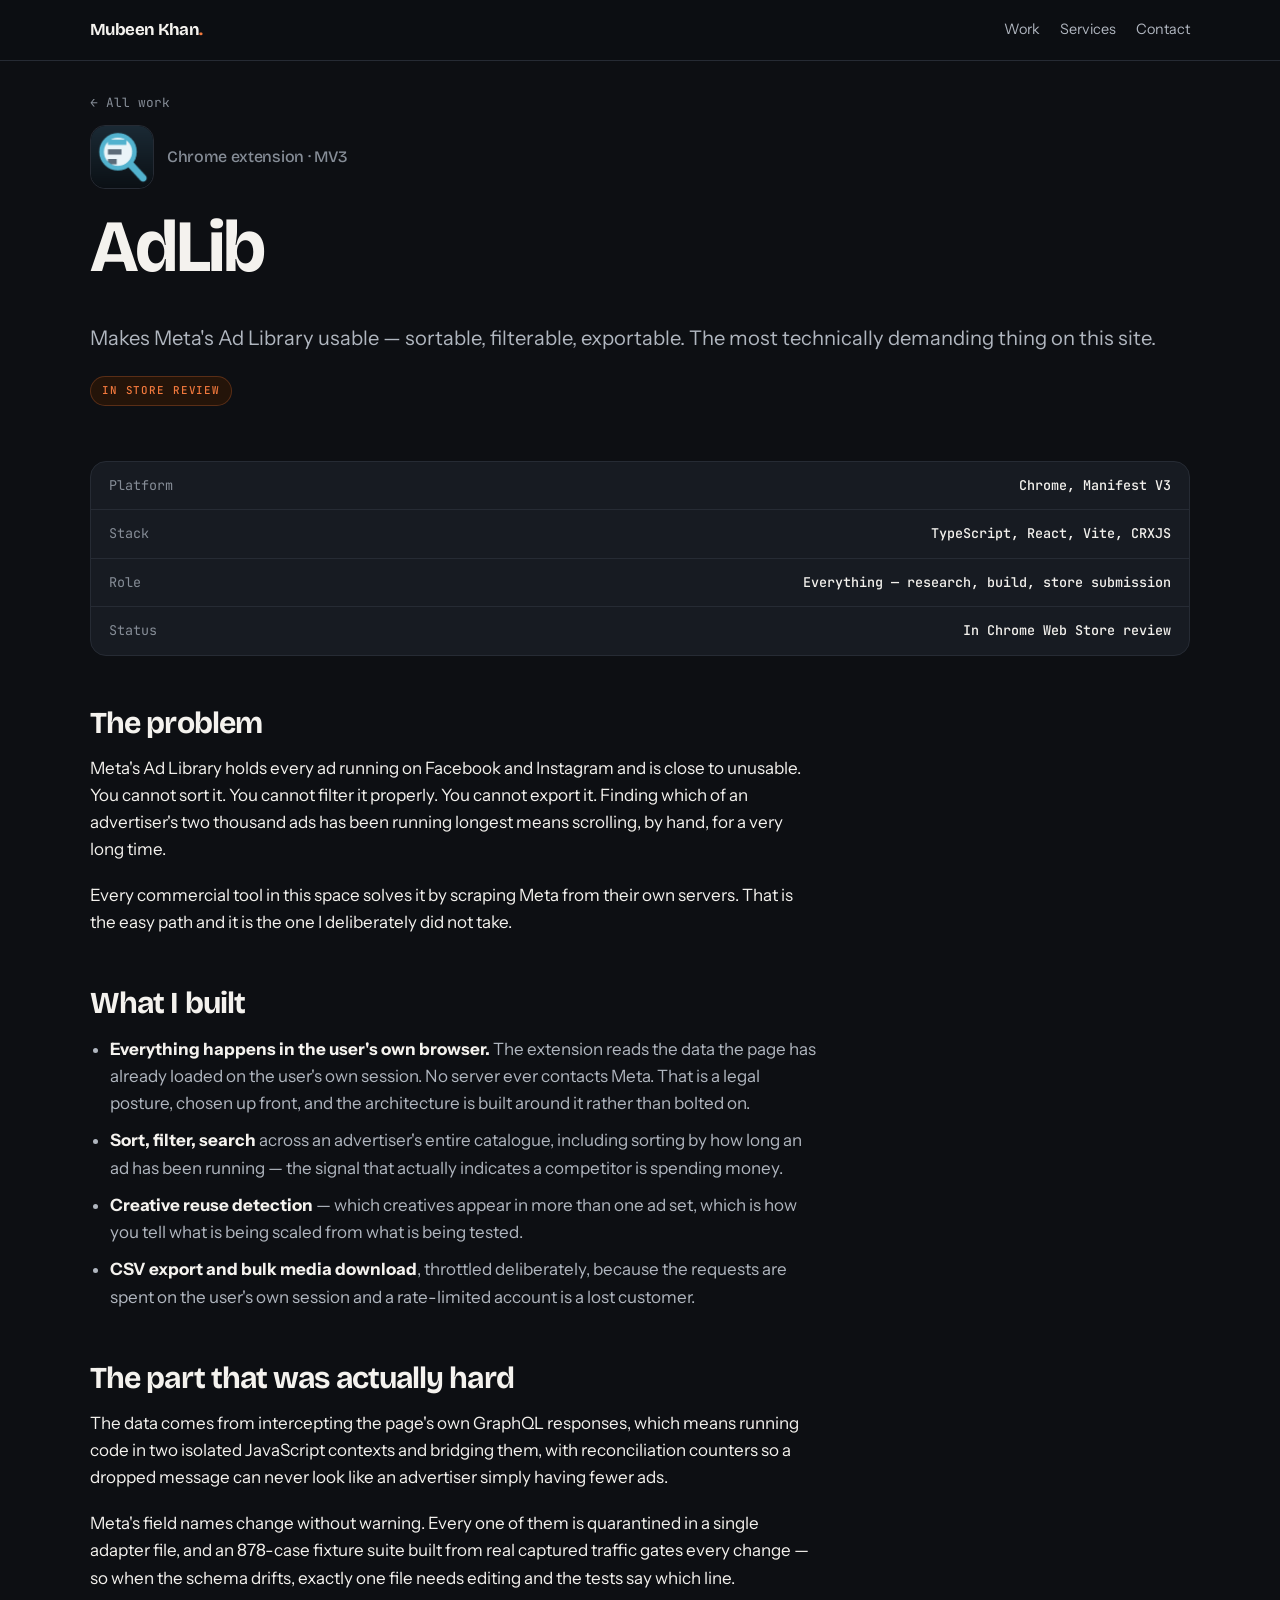
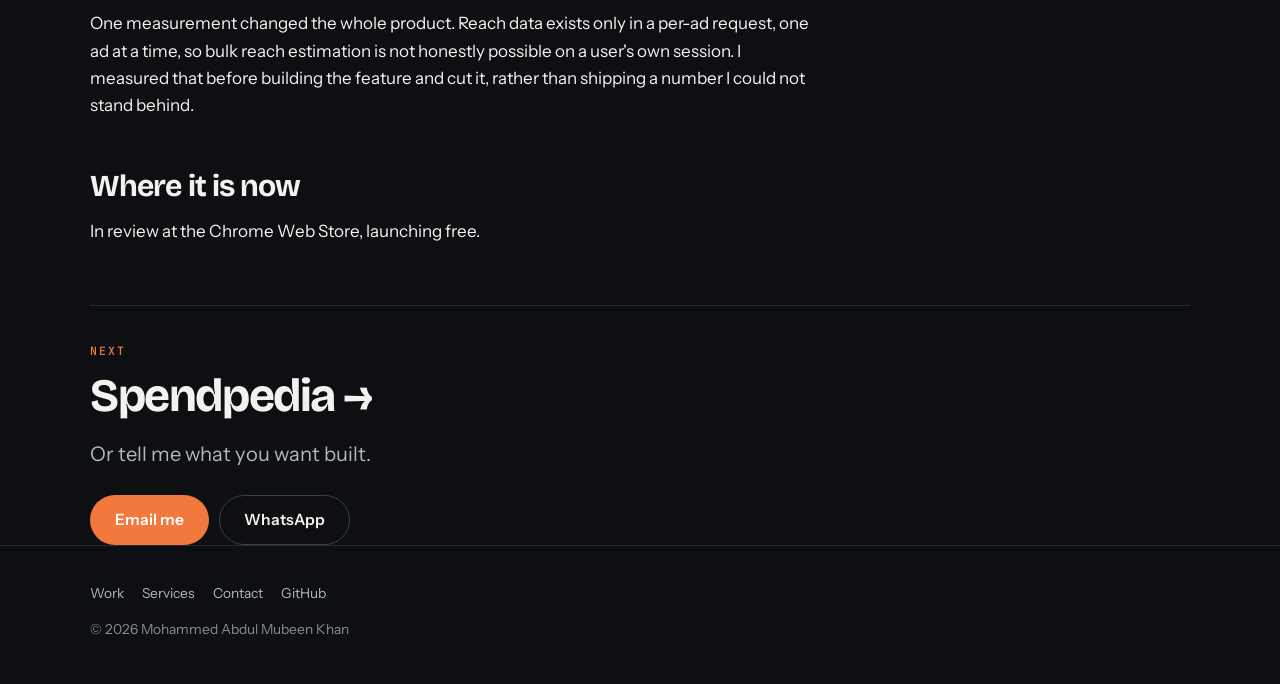
==== commit 29bc30fa: "Dark is the design, not a mode The site rendered light on a phone and dark on a desktop because the " ====
--- a/work/adlib.html
+++ b/work/adlib.html
@@ -7,7 +7,12 @@
 <meta name="description" content="Makes Meta's Ad Library usable — sortable, filterable, exportable. The most technically demanding thing on this site.">
 <meta property="og:title" content="AdLib — Mubeen Khan">
 <meta property="og:description" content="Makes Meta's Ad Library usable — sortable, filterable, exportable. The most technically demanding thing on this site.">
-<link rel="icon" href="../images/apps/adlib-icon.png">
+<meta name="color-scheme" content="dark">
+<meta name="theme-color" content="#07080b">
+<link rel="icon" href="../favicon.ico" sizes="32x32">
+<link rel="icon" type="image/png" sizes="32x32" href="../favicon-32.png">
+<link rel="icon" type="image/png" sizes="16x16" href="../favicon-16.png">
+<link rel="apple-touch-icon" href="../apple-touch-icon.png">
 <link rel="preconnect" href="https://fonts.googleapis.com">
 <link rel="preconnect" href="https://fonts.gstatic.com" crossorigin>
 <link href="https://fonts.googleapis.com/css2?family=Bricolage+Grotesque:opsz,wght@12..96,700&family=Instrument+Sans:wght@400;500;600&family=JetBrains+Mono:wght@400;500&display=swap" rel="stylesheet">
--- a/style.css
+++ b/style.css
@@ -11,6 +11,53 @@
    ========================================================================== */
 
 :root {
+  /* Dark is the design, not a mode. The site looked light on a phone and dark
+     on a desktop purely because the two machines disagreed about
+     prefers-color-scheme, which meant no visitor saw the same site as any
+     other. So the palette is fixed and the system preference is ignored.
+
+     The light palette is kept below under [data-theme="light"]: unused today,
+     one attribute away if it is ever wanted. */
+  color-scheme: dark;
+
+  --ink: #f4f2ee;
+  --ink-soft: #b0b6bf;
+  --ink-faint: #868d97;
+  --paper: #0d0f13;
+  --card: #171b22;
+  --line: #262b34;
+  --line-strong: #39404b;
+
+  --accent: #f2793d;
+  --accent-dark: #e2622a;
+  --accent-wash: #241409;
+  --live: #5fcf8b;
+  --live-wash: #10241a;
+
+  /* The hero sits deeper than the page so the top still reads as an anchor
+     rather than dissolving into it. */
+  --night: #07080b;
+  --night-soft: #12151b;
+  --night-line: #262b34;
+  --night-text: #c6cad2;
+
+  --shadow-sm: 0 1px 2px rgba(0, 0, 0, .4);
+  --shadow: 0 4px 12px rgba(0, 0, 0, .3), 0 18px 40px rgba(0, 0, 0, .35);
+  --shadow-lift: 0 8px 20px rgba(0, 0, 0, .4), 0 30px 60px rgba(0, 0, 0, .45);
+
+  --wrap: 1140px;
+  --gap: 20px;
+  --radius: 16px;
+
+  --display: "Bricolage Grotesque", "Instrument Sans", ui-sans-serif, system-ui, sans-serif;
+  --sans: "Instrument Sans", ui-sans-serif, system-ui, -apple-system,
+          "Segoe UI", Roboto, "Helvetica Neue", Arial, sans-serif;
+  --mono: "JetBrains Mono", ui-monospace, SFMono-Regular, Menlo, Consolas, monospace;
+}
+
+/* Kept, unused. Set data-theme="light" on <html> to switch the whole site. */
+:root[data-theme="light"] {
+  color-scheme: light;
   --ink: #0d0f13;
   --ink-soft: #474d57;
   --ink-faint: #767d88;
@@ -18,52 +65,18 @@
   --card: #ffffff;
   --line: #e3ded5;
   --line-strong: #cfc8bc;
-
   --accent: #e2622a;
   --accent-dark: #bd4d1d;
   --accent-wash: #fbeade;
   --live: #1c7a41;
   --live-wash: #e6f5ec;
-
   --night: #0d0f13;
   --night-soft: #1a1e25;
-  --night-line: #262b34;
-  --night-text: #c6cad2;
-
   --shadow-sm: 0 1px 2px rgba(13, 15, 19, .06);
   --shadow: 0 4px 12px rgba(13, 15, 19, .06), 0 18px 40px rgba(13, 15, 19, .08);
   --shadow-lift: 0 8px 20px rgba(13, 15, 19, .1), 0 30px 60px rgba(13, 15, 19, .14);
-
-  --wrap: 1140px;
-  --gap: 20px;
-  --radius: 16px;
-
-  --display: "Bricolage Grotesque", "Instrument Sans", ui-sans-serif, system-ui, sans-serif;
-  --sans: "Instrument Sans", ui-sans-serif, system-ui, -apple-system,
-          "Segoe UI", Roboto, "Helvetica Neue", Arial, sans-serif;
-  --mono: "JetBrains Mono", ui-monospace, SFMono-Regular, Menlo, Consolas, monospace;
-}
-
-@media (prefers-color-scheme: dark) {
-  :root:not([data-theme="light"]) {
-    --ink: #f4f2ee;
-    --ink-soft: #b0b6bf;
-    --ink-faint: #868d97;
-    --paper: #0d0f13;
-    --card: #161a20;
-    --line: #262b34;
-    --line-strong: #39404b;
-    --accent: #f2793d;
-    --accent-dark: #e2622a;
-    --accent-wash: #241409;
-    --live: #5fcf8b;
-    --live-wash: #10241a;
-    --night-soft: #161a20;
-    --shadow-sm: 0 1px 2px rgba(0, 0, 0, .4);
-    --shadow: 0 4px 12px rgba(0, 0, 0, .3), 0 18px 40px rgba(0, 0, 0, .35);
-    --shadow-lift: 0 8px 20px rgba(0, 0, 0, .4), 0 30px 60px rgba(0, 0, 0, .45);
-  }
-}
+}
+
 
 * { box-sizing: border-box; }
 
@@ -243,10 +256,14 @@
 /* --- the phone showcase -------------------------------------------------- */
 
 /* On a phone this is a swipeable strip: thumbs scroll sideways rather than
-   squinting at quarter-width images. On a desktop it fans out. */
+   squinting at quarter-width images. On a desktop it fans out.
+
+   Each screen is captioned with its app icon and name. Unlabelled, four
+   screens read as stock imagery — the visitor has no way to know they are
+   looking at the work rather than at decoration. */
 .showcase {
   display: flex;
-  gap: 12px;
+  gap: 14px;
   overflow-x: auto;
   scroll-snap-type: x mandatory;
   padding: 0 var(--gap) 44px;
@@ -257,15 +274,51 @@
 
 .showcase::-webkit-scrollbar { display: none; }
 
-.showcase img {
-  width: 156px;
+.shot {
+  margin: 0;
   flex: none;
   scroll-snap-align: center;
+  width: 152px;
+}
+
+.shot img.screen {
+  width: 100%;
   border-radius: 16px;
-  border: 1px solid rgba(255, 255, 255, .12);
+  border: 1px solid rgba(255, 255, 255, .14);
   box-shadow: 0 18px 40px rgba(0, 0, 0, .45);
   background: #1a1e25;
-}
+  /* Rotation lives on the figure, so this transform is free for the bob. */
+  animation: bob 3.6s ease-in-out infinite;
+}
+
+.shot:nth-child(2) img.screen { animation-delay: .45s; }
+.shot:nth-child(3) img.screen { animation-delay: .9s; }
+.shot:nth-child(4) img.screen { animation-delay: 1.35s; }
+
+@keyframes bob {
+  0%, 100% { transform: translateY(0); }
+  50%      { transform: translateY(-10px); }
+}
+
+.shot figcaption {
+  display: flex;
+  align-items: center;
+  gap: 7px;
+  margin-top: 14px;
+  font-family: var(--mono);
+  font-size: .72rem;
+  color: var(--night-text);
+  white-space: nowrap;
+}
+
+.shot figcaption img {
+  width: 18px; height: 18px;
+  border-radius: 5px;
+  flex: none;
+}
+
+.shot figcaption b { color: #fff; font-weight: 500; }
+.shot figcaption span { color: #767d88; }
 
 @media (min-width: 960px) {
   .showcase {
@@ -275,11 +328,10 @@
     margin: 0;
     gap: 0;
   }
-  .showcase img { width: 178px; margin-inline: -14px; }
-  .showcase img:nth-child(1) { transform: rotate(-7deg) translateY(16px); z-index: 1; }
-  .showcase img:nth-child(2) { transform: rotate(-2deg) translateY(-6px); z-index: 3; }
-  .showcase img:nth-child(3) { transform: rotate(4deg) translateY(10px); z-index: 2; }
-  .showcase img:nth-child(4) { transform: rotate(9deg) translateY(30px); z-index: 1; }
+  .shot { width: 176px; margin-inline: -10px; }
+  .shot:nth-child(1) { transform: rotate(-7deg) translateY(14px); z-index: 1; }
+  .shot:nth-child(2) { transform: rotate(-1deg) translateY(-8px); z-index: 3; }
+  .shot:nth-child(3) { transform: rotate(6deg) translateY(12px); z-index: 2; }
 }
 
 /* --- buttons ------------------------------------------------------------- */
@@ -368,10 +420,10 @@
 
 .featured-art {
   background: linear-gradient(150deg, var(--accent-wash), var(--paper));
-  padding: 34px 22px;
+  padding: 40px 22px;
   display: flex;
   justify-content: center;
-  gap: 12px;
+  align-items: center;
   border-top: 1px solid var(--line);
 }
 
@@ -379,14 +431,24 @@
   .featured-art { border-top: 0; border-left: 1px solid var(--line); height: 100%; align-items: center; padding: 48px 32px; }
 }
 
-.featured-art img {
-  width: 132px;
-  border-radius: 14px;
+.featured-art .big-icon {
+  width: 116px;
+  border-radius: 26px;
   box-shadow: var(--shadow-lift);
   border: 1px solid var(--line);
 }
-.featured-art img:nth-child(1) { transform: rotate(-5deg); }
-.featured-art img:nth-child(2) { transform: rotate(4deg) translateY(14px); }
+
+@media (min-width: 900px) { .featured-art .big-icon { width: 158px; border-radius: 34px; } }
+
+.featured-art figcaption {
+  margin-top: 16px;
+  text-align: center;
+  font-family: var(--mono);
+  font-size: .74rem;
+  color: var(--ink-faint);
+}
+
+.featured-art figure { margin: 0; }
 
 .mini-stats {
   display: flex;
@@ -472,7 +534,7 @@
   padding: 5px 11px;
   border-radius: 999px;
   background: var(--accent-wash);
-  color: var(--accent-dark);
+  color: var(--accent);
   border: 1px solid color-mix(in srgb, var(--accent) 26%, transparent);
 }
 
@@ -482,9 +544,6 @@
   border-color: color-mix(in srgb, var(--live) 30%, transparent);
 }
 
-@media (prefers-color-scheme: dark) {
-  :root:not([data-theme="light"]) .pill { color: var(--accent); }
-}
 
 /* --- how I work ---------------------------------------------------------- */
 
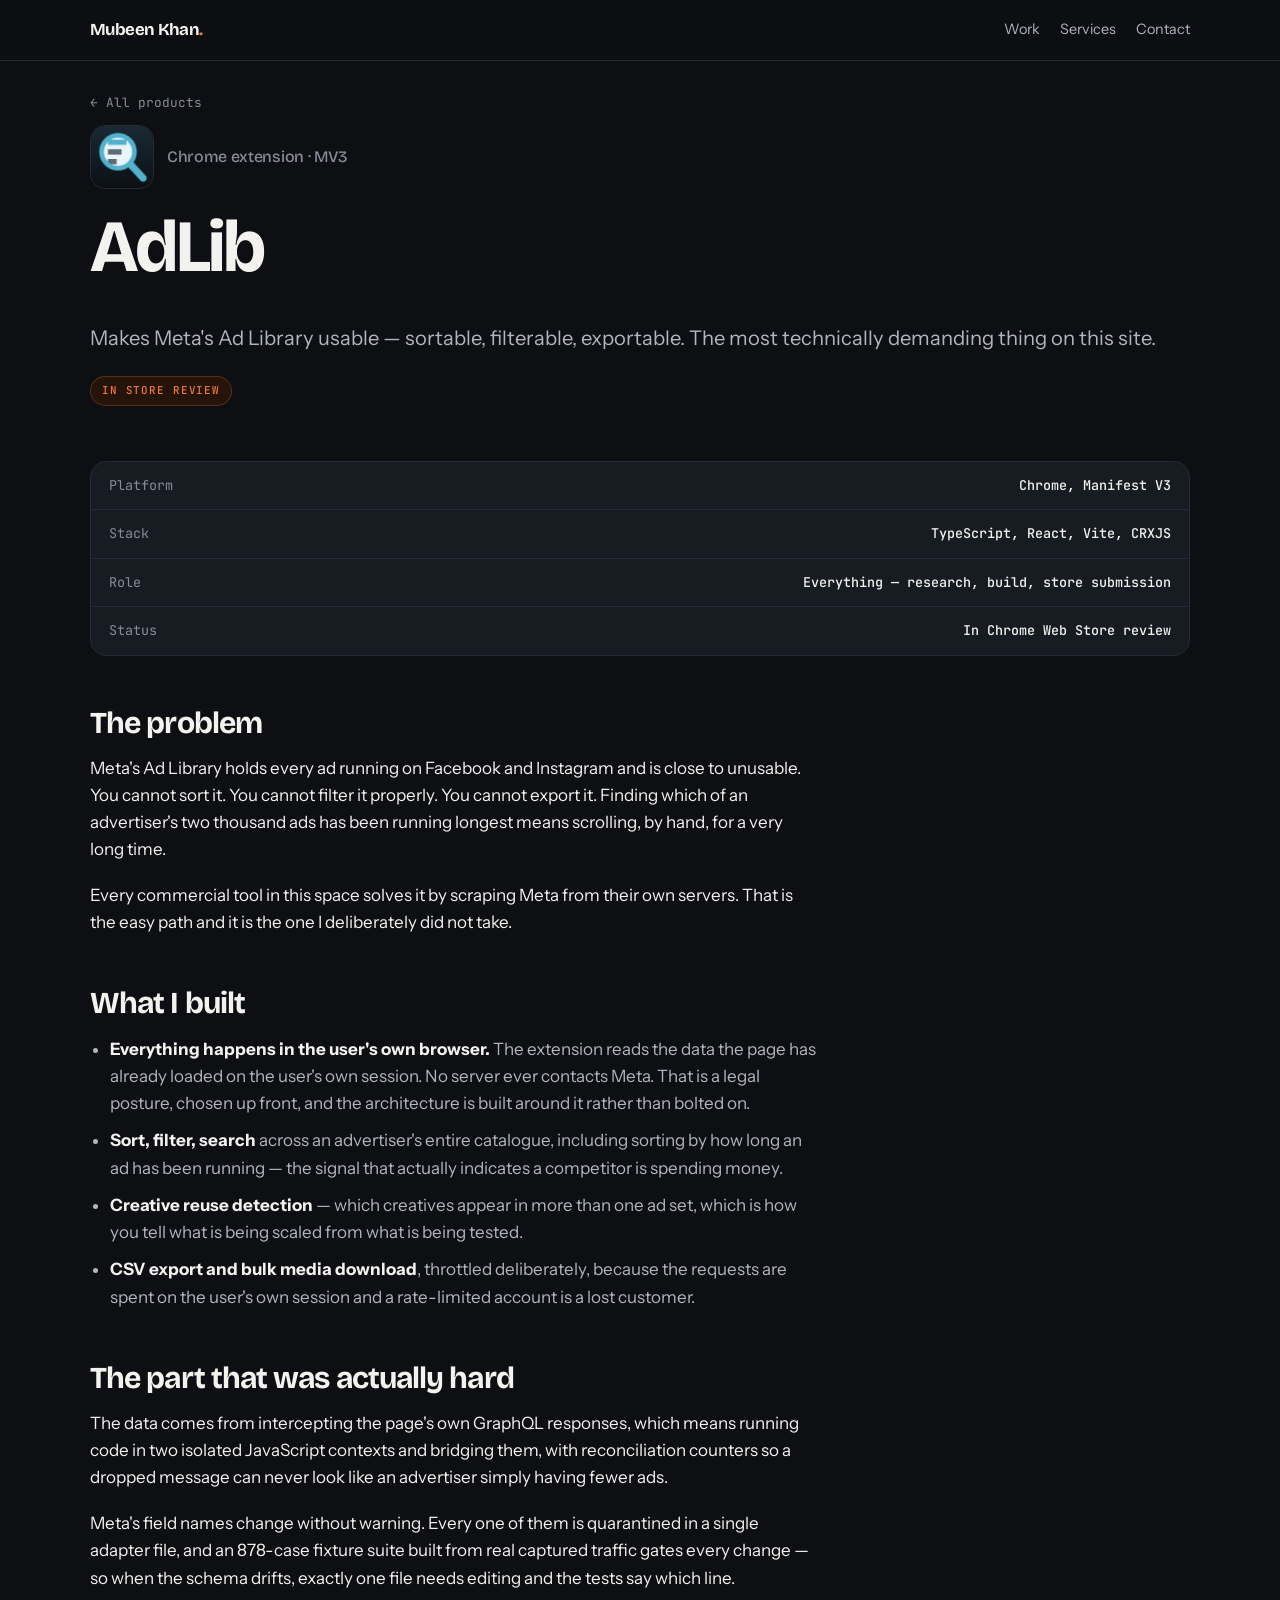
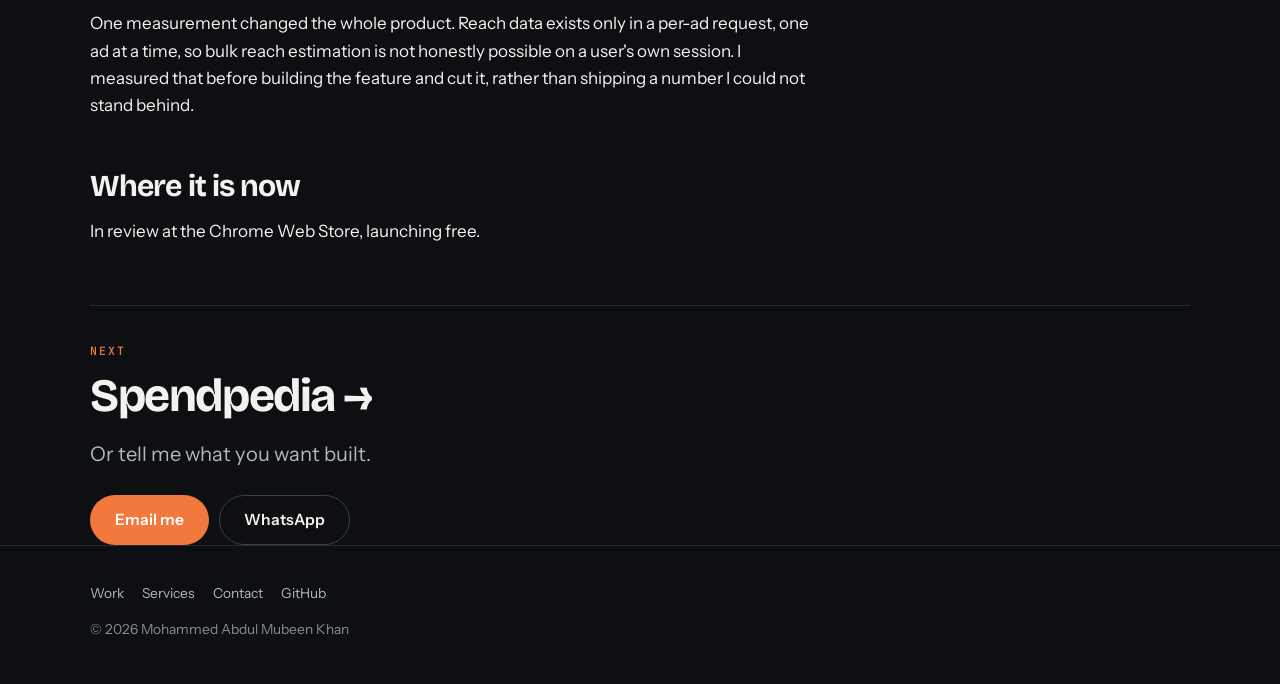
==== commit ffe09509: "Lead with the B2B tools: Screenshotline for developers, AdLib for marketers The site read as a freel" ====
--- a/work/adlib.html
+++ b/work/adlib.html
@@ -34,7 +34,7 @@
 <main class="wrap">
 
   <div class="case-head">
-    <a class="back" href="../index.html#work">← All work</a>
+    <a class="back" href="../index.html#products">← All products</a>
     <div class="card-top">
       <img class="app-icon" src="../images/apps/adlib-icon.png" alt="" width="64" height="64">
       <div>
--- a/style.css
+++ b/style.css
@@ -334,6 +334,47 @@
   .shot:nth-child(3) { transform: rotate(6deg) translateY(12px); z-index: 2; }
 }
 
+/* --- the browser shot ---------------------------------------------------- */
+
+/* The B2B tools are web products, not phone apps, so they get a browser
+   frame instead of the phone fan. Captioned for the same reason the phones
+   are: an unlabelled screenshot reads as decoration, not as the work.
+   Mobile first - full width - and tilted slightly beside the hero text only
+   once there is room for it. */
+.browser-shot { margin: 0 0 44px; }
+
+.browser-shot img {
+  display: block;
+  width: 100%;
+  height: auto;
+  border-radius: 12px;
+  border: 1px solid rgba(255, 255, 255, .14);
+  box-shadow: 0 18px 40px rgba(0, 0, 0, .45);
+  background: #1a1e25;
+}
+
+.browser-shot figcaption {
+  display: flex;
+  align-items: center;
+  gap: 7px;
+  margin-top: 14px;
+  font-family: var(--mono);
+  font-size: .72rem;
+  color: var(--ink-faint);
+}
+
+.browser-shot figcaption img {
+  width: 18px; height: 18px;
+  border: 0; box-shadow: none; border-radius: 5px;
+  flex: none;
+}
+
+.browser-shot figcaption b { color: #fff; font-weight: 500; }
+
+@media (min-width: 960px) {
+  .hero .browser-shot { margin: 0; transform: rotate(-1.5deg); }
+}
+
 /* --- buttons ------------------------------------------------------------- */
 
 .btn {
